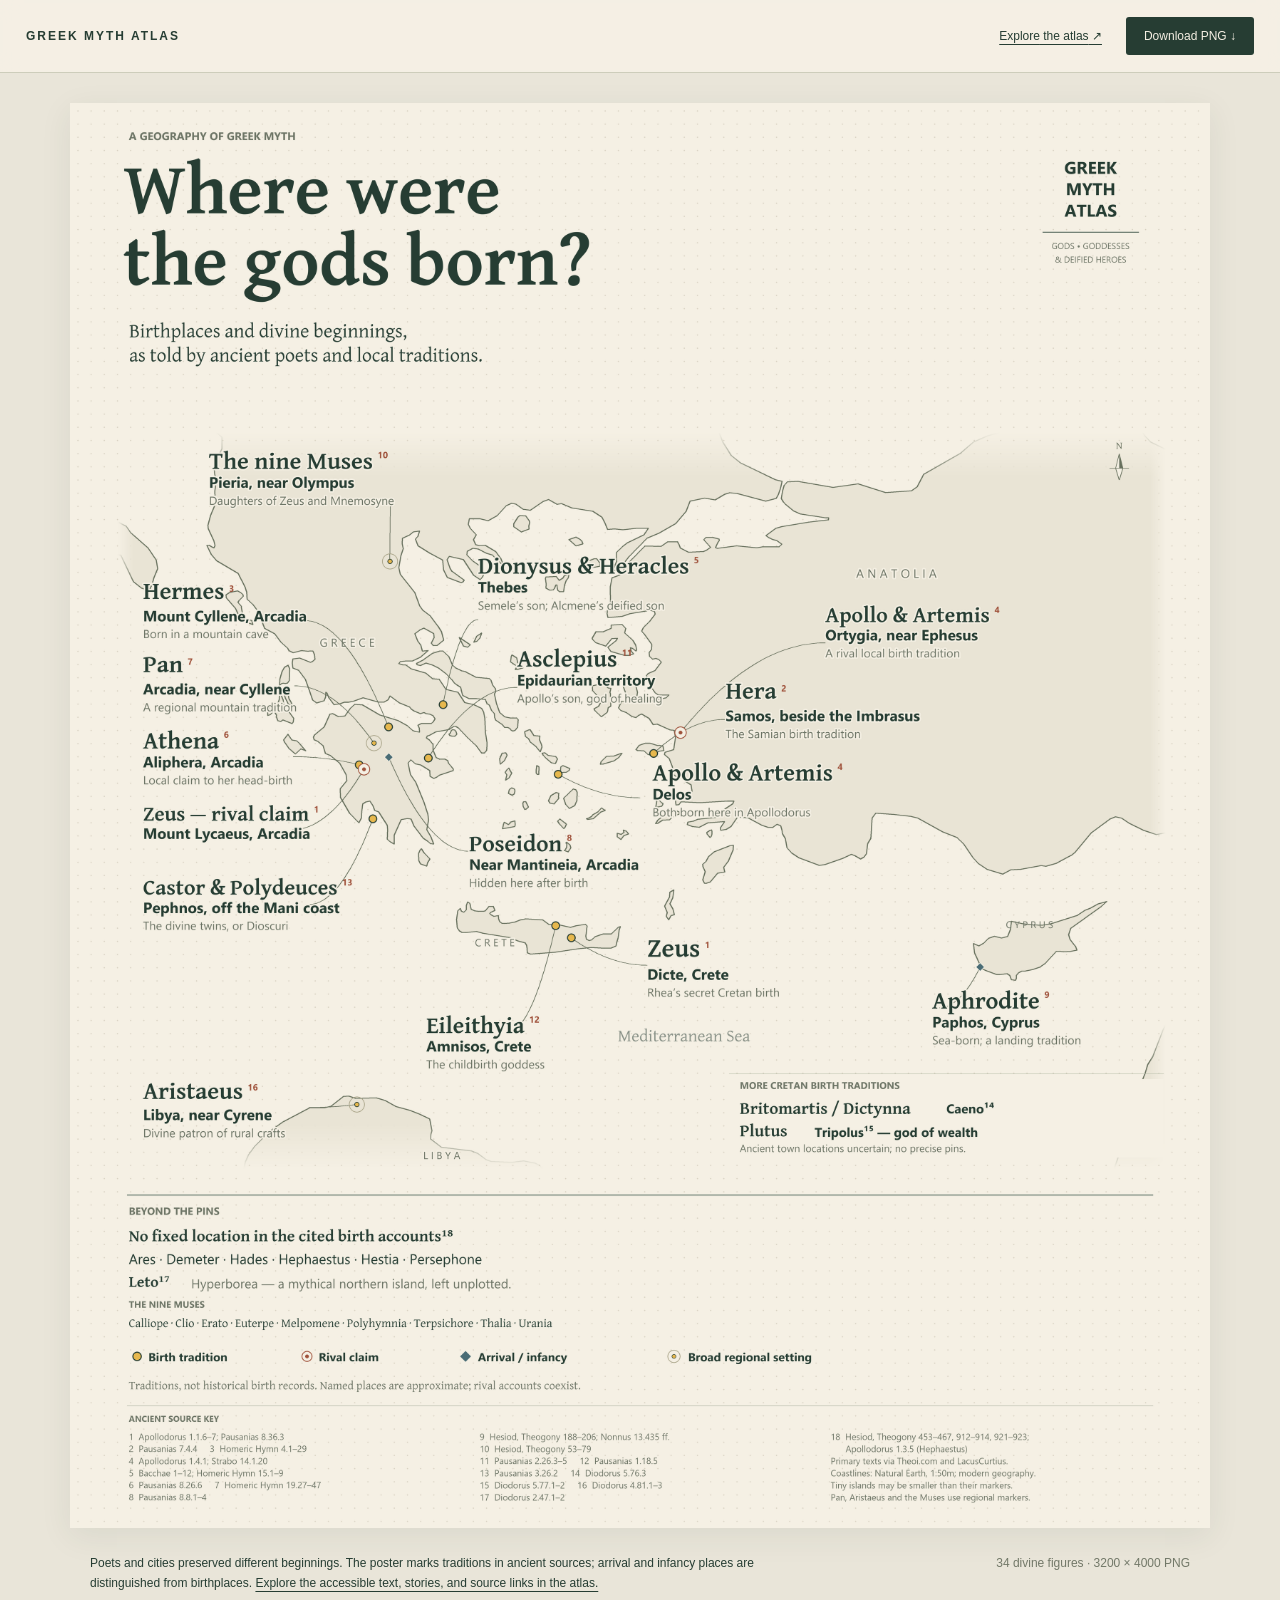
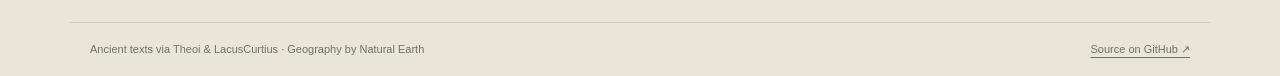
==== docs/index.html @ 0c2e9b44 "Publish Greek god birthplace poster and expanded atlas" ====
<!doctype html>
<html lang="en">
<head>
<meta charset="utf-8">
<meta name="viewport" content="width=device-width,initial-scale=1">
<meta name="theme-color" content="#f5f0e4">
<meta name="description" content="Where were the Greek gods born? An illustrated map of 34 divine figures, with rival traditions, ancient sources, a downloadable PNG, and an interactive atlas.">
<meta property="og:title" content="Where were the gods born?">
<meta property="og:description" content="A geography of Greek myth. Explore the poster, download the PNG, or open the interactive atlas.">
<meta property="og:image" content="https://khayoon.github.io/greek-gods-atlas/greek-gods-birthplaces.png">
<meta property="og:type" content="website">
<title>Where were the gods born? — Greek Myth Atlas</title>
<link rel="icon" href="data:image/svg+xml,%3Csvg xmlns='http://www.w3.org/2000/svg' viewBox='0 0 64 64'%3E%3Crect width='64' height='64' rx='32' fill='%23263d33'/%3E%3Cpath d='M35 8 17 36h14l-3 20 20-30H34z' fill='%23e5be60'/%3E%3C/svg%3E">
<style>
*{box-sizing:border-box}body{margin:0;background:#e9e5d9;color:#263d33;font-family:Arial,Helvetica,sans-serif}a{color:inherit;text-underline-offset:4px}a:focus-visible{outline:3px solid #a0523b;outline-offset:5px}.topbar{position:sticky;top:0;z-index:2;background:#f5f0e4f5;border-bottom:1px solid #cdcdbb;backdrop-filter:blur(10px);padding:17px 26px;display:flex;align-items:center;justify-content:space-between;gap:20px}.brand{text-decoration:none;font-size:12px;letter-spacing:2px;font-weight:700}.topbar nav{display:flex;align-items:center;gap:24px;font-size:12px}.download{background:#263d33;color:#f5f0e4;text-decoration:none;padding:12px 18px;border-radius:3px}.poster{max-width:1180px;margin:30px auto 25px;padding:0 20px}.poster a{display:block}.poster img{display:block;width:100%;height:auto;box-shadow:0 8px 30px #263d3314}.caption{max-width:1140px;margin:0 auto 28px;font-size:12px;line-height:1.7;display:flex;justify-content:space-between;gap:20px;padding:0 20px}.caption p{margin:0;max-width:730px}.caption .meta{white-space:nowrap;color:#727868}.foot{max-width:1140px;margin:auto;padding:20px;border-top:1px solid #cdd0c1;font-size:11px;color:#6d7566;display:flex;justify-content:space-between;gap:20px}.foot a{white-space:nowrap}@media(max-width:620px){.topbar{padding:13px 15px;gap:10px}.brand{font-size:10px;letter-spacing:1.1px;max-width:115px;line-height:1.6}.topbar nav{gap:12px;font-size:11px}.download{padding:10px 11px}.poster{padding:0;margin:15px auto 20px}.caption{display:block;padding:0 18px;font-size:11px}.caption .meta{margin-top:12px}.foot{padding:20px 18px;font-size:10px}.explore-long{display:none}}@media print{.topbar,.caption,.foot{display:none}.poster{max-width:none;margin:0;padding:0}.poster img{box-shadow:none}@page{margin:0}}
</style>
</head>
<body>
<header class="topbar"><a class="brand" href="./">GREEK MYTH ATLAS</a><nav aria-label="Map tools"><a href="atlas/">Explore<span class="explore-long"> the atlas</span> ↗</a><a class="download" href="greek-gods-birthplaces.png" download="Where-were-the-Greek-gods-born.png">Download PNG ↓</a></nav></header>
<main>
<figure class="poster"><a href="greek-gods-birthplaces.png" aria-label="Open the full-resolution Greek god birthplace poster"><img src="greek-gods-birthplaces.png" width="3200" height="4000" fetchpriority="high" alt="Where were the gods born? An illustrated map of the Greek world showing birth traditions for Zeus, Hera, Apollo, Artemis, Hermes, Athena, Dionysus, Heracles, Pan, Asclepius, Eileithyia, Castor, Polydeuces and the nine Muses; Aphrodite’s arrival on Cyprus; Poseidon’s infancy in Arcadia; Aristaeus’s Libyan origins; and Cretan traditions for Britomartis and Plutus. Rival claims, unlocated origins, and ancient sources are included."></a></figure>
<div class="caption"><p>Poets and cities preserved different beginnings. The poster marks traditions in ancient sources; arrival and infancy places are distinguished from birthplaces. <a href="atlas/">Explore the accessible text, stories, and source links in the atlas.</a></p><p class="meta">34 divine figures · 3200 × 4000 PNG</p></div>
</main>
<footer class="foot"><span>Ancient texts via Theoi &amp; LacusCurtius · Geography by Natural Earth</span><a href="https://github.com/Khayoon/greek-gods-atlas">Source on GitHub ↗</a></footer>
</body>
</html>
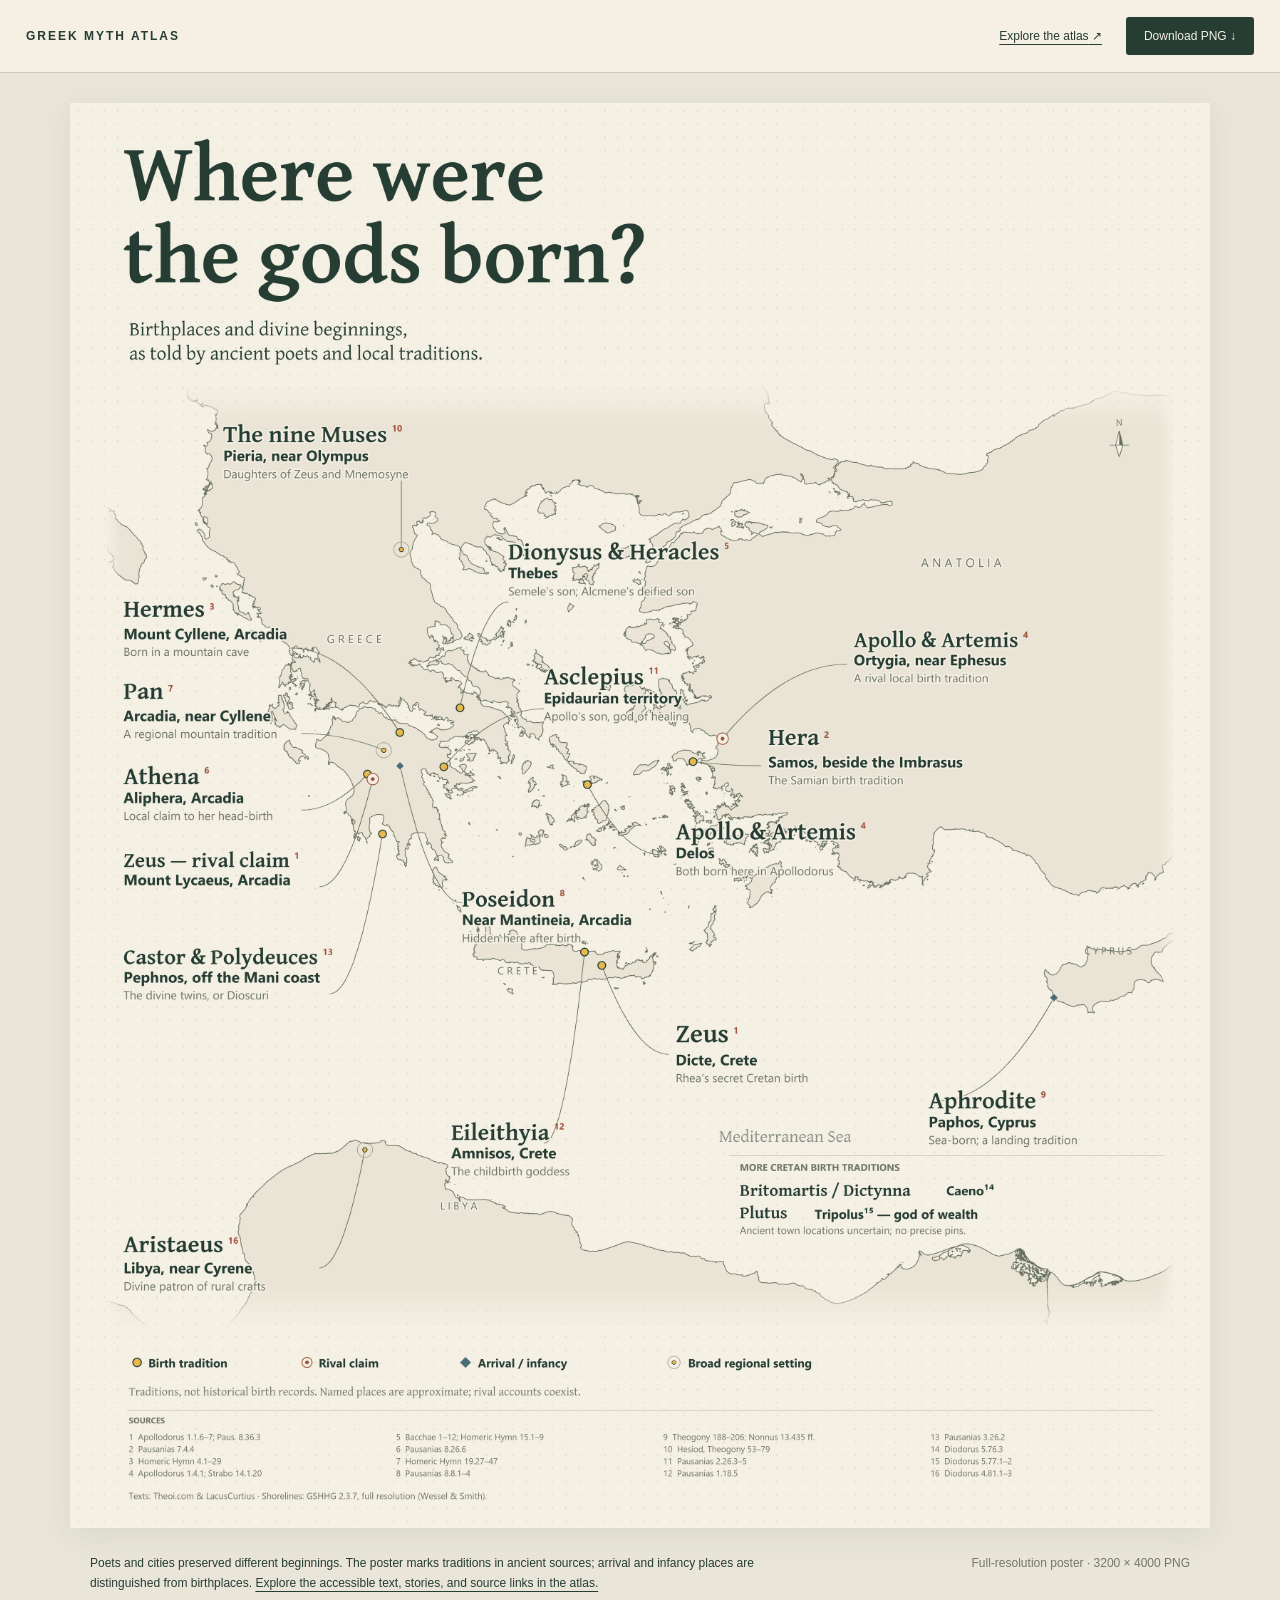
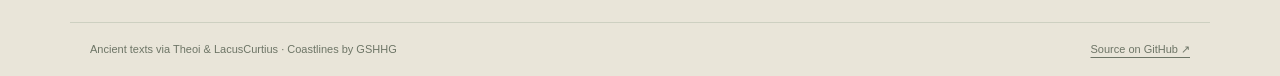
==== commit a1938c1d: "Refine poster layout and use full-resolution GSHHG coastlines" ====
--- a/docs/index.html
+++ b/docs/index.html
@@ -4,7 +4,7 @@
 <meta charset="utf-8">
 <meta name="viewport" content="width=device-width,initial-scale=1">
 <meta name="theme-color" content="#f5f0e4">
-<meta name="description" content="Where were the Greek gods born? An illustrated map of 34 divine figures, with rival traditions, ancient sources, a downloadable PNG, and an interactive atlas.">
+<meta name="description" content="Where were the Greek gods born? An illustrated map of Greek divine origins, with rival traditions, ancient sources, a downloadable PNG, and an interactive atlas of 34 figures.">
 <meta property="og:title" content="Where were the gods born?">
 <meta property="og:description" content="A geography of Greek myth. Explore the poster, download the PNG, or open the interactive atlas.">
 <meta property="og:image" content="https://khayoon.github.io/greek-gods-atlas/greek-gods-birthplaces.png">
@@ -18,9 +18,9 @@
 <body>
 <header class="topbar"><a class="brand" href="./">GREEK MYTH ATLAS</a><nav aria-label="Map tools"><a href="atlas/">Explore<span class="explore-long"> the atlas</span> ↗</a><a class="download" href="greek-gods-birthplaces.png" download="Where-were-the-Greek-gods-born.png">Download PNG ↓</a></nav></header>
 <main>
-<figure class="poster"><a href="greek-gods-birthplaces.png" aria-label="Open the full-resolution Greek god birthplace poster"><img src="greek-gods-birthplaces.png" width="3200" height="4000" fetchpriority="high" alt="Where were the gods born? An illustrated map of the Greek world showing birth traditions for Zeus, Hera, Apollo, Artemis, Hermes, Athena, Dionysus, Heracles, Pan, Asclepius, Eileithyia, Castor, Polydeuces and the nine Muses; Aphrodite’s arrival on Cyprus; Poseidon’s infancy in Arcadia; Aristaeus’s Libyan origins; and Cretan traditions for Britomartis and Plutus. Rival claims, unlocated origins, and ancient sources are included."></a></figure>
-<div class="caption"><p>Poets and cities preserved different beginnings. The poster marks traditions in ancient sources; arrival and infancy places are distinguished from birthplaces. <a href="atlas/">Explore the accessible text, stories, and source links in the atlas.</a></p><p class="meta">34 divine figures · 3200 × 4000 PNG</p></div>
+<figure class="poster"><a href="greek-gods-birthplaces.png" aria-label="Open the full-resolution Greek god birthplace poster"><img src="greek-gods-birthplaces.png" width="3200" height="4000" fetchpriority="high" alt="Where were the gods born? An illustrated map of the Greek world showing birth traditions for Zeus, Hera, Apollo, Artemis, Hermes, Athena, Dionysus, Heracles, Pan, Asclepius, Eileithyia, Castor, Polydeuces and the nine Muses; Aphrodite’s arrival on Cyprus; Poseidon’s infancy in Arcadia; Aristaeus’s Libyan origins; and Cretan traditions for Britomartis and Plutus. Rival claims and ancient sources are included."></a></figure>
+<div class="caption"><p>Poets and cities preserved different beginnings. The poster marks traditions in ancient sources; arrival and infancy places are distinguished from birthplaces. <a href="atlas/">Explore the accessible text, stories, and source links in the atlas.</a></p><p class="meta">Full-resolution poster · 3200 × 4000 PNG</p></div>
 </main>
-<footer class="foot"><span>Ancient texts via Theoi &amp; LacusCurtius · Geography by Natural Earth</span><a href="https://github.com/Khayoon/greek-gods-atlas">Source on GitHub ↗</a></footer>
+<footer class="foot"><span>Ancient texts via Theoi &amp; LacusCurtius · Coastlines by GSHHG</span><a href="https://github.com/Khayoon/greek-gods-atlas">Source on GitHub ↗</a></footer>
 </body>
 </html>
